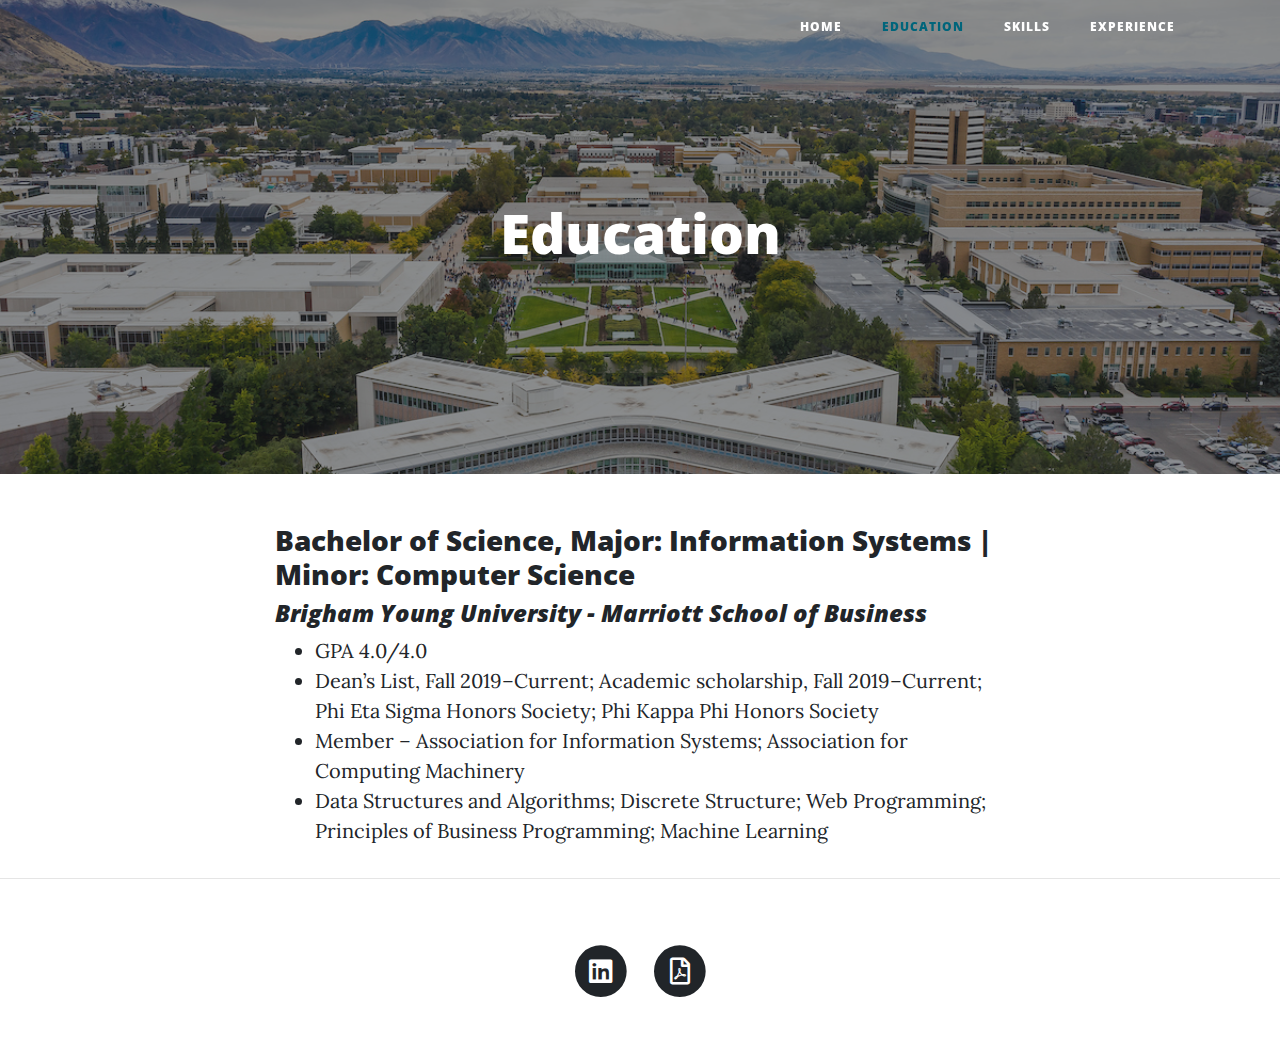
==== content/education.html @ 57877b88 "First Commit" ====
﻿<!DOCTYPE html>
<html lang="en">

<head>

    <meta charset="utf-8">
    <meta name="viewport" content="width=device-width, initial-scale=1, shrink-to-fit=no">
    <meta name="description" content="">
    <meta name="author" content="">

    <title>Owen Spencer Lunt - Education</title>

    <!-- Bootstrap core CSS -->
    <link href="../vendor/bootstrap/css/bootstrap.min.css" rel="stylesheet">

    <!-- Custom fonts for this template -->
    <link href="../vendor/fontawesome-free/css/all.min.css" rel="stylesheet" type="text/css">
    <link href='https://fonts.googleapis.com/css?family=Lora:400,700,400italic,700italic' rel='stylesheet' type='text/css'>
    <link href='https://fonts.googleapis.com/css?family=Open+Sans:300italic,400italic,600italic,700italic,800italic,400,300,600,700,800' rel='stylesheet' type='text/css'>

    <!-- Custom styles for this template -->
    <link href="../css/clean-blog.min.css" rel="stylesheet">
    <link href="../css/override-styles.css" rel="stylesheet">

</head>

<body>

    <!-- Navigation -->
    <nav class="navbar navbar-expand-lg navbar-light fixed-top" id="mainNav">
        <div class="container">
            <a class="navbar-brand" href="../index.html"></a>
            <button class="navbar-toggler navbar-toggler-right" type="button" data-toggle="collapse" data-target="#navbarResponsive" aria-controls="navbarResponsive" aria-expanded="false" aria-label="Toggle navigation">
                Menu
                <i class="fas fa-bars"></i>
            </button>
            <div class="collapse navbar-collapse" id="navbarResponsive">
                <ul class="navbar-nav ml-auto">
                    <li class="nav-item">
                        <a class="nav-link" href="../index.html">Home</a>
                    </li>
                    <li class="nav-item">
                        <a class="nav-link" href="education.html"><span class="currentpage" >Education</span></a>
                    </li>
                    <li class="nav-item">
                        <a class="nav-link" href="skills.html">Skills</a>
                    </li>
                    <li class="nav-item">
                        <a class="nav-link" href="experience.html">Experience</a>
                    </li>
                </ul>
            </div>
        </div>
    </nav>

    <!-- Page Header -->
    <header class="masthead" style="background-image: url('../img/education-bg.jpg')">
        <div class="overlay"></div>
        <div class="container">
            <div class="row">
                <div class="col-lg-8 col-md-10 mx-auto">
                    <div class="post-heading">
                        <h1 class="center">Education</h1>
                    </div>
                </div>
            </div>
        </div>
    </header>

    <!-- Post Content -->
    <article>
        <div class="container">
            <div class="row">
                <div class="col-lg-8 col-md-10 mx-auto">
                    <h3>Bachelor of Science, Major: Information Systems | Minor: Computer Science</h3>
                    <h4 class="italics">Brigham Young University - Marriott School of Business</h4>

                    <ul>
                        <li>GPA 4.0/4.0</li>
                        <li>Dean’s List, Fall 2019–Current; Academic scholarship, Fall 2019–Current; Phi Eta Sigma Honors Society; Phi Kappa Phi Honors Society</li>
                        <li>Member – Association for Information Systems; Association for Computing Machinery</li>
                        <li>Data Structures and Algorithms; Discrete Structure; Web Programming; Principles of Business Programming; Machine Learning</li>
                    </ul>
                    
                </div>
            </div>
        </div>
    </article>

    <hr>

    <!-- Footer -->
    <footer>
        <div class="container">
            <div class="row">
                <div class="col-lg-8 col-md-10 mx-auto">
                    <ul class="list-inline text-center">
                        <li class="list-inline-item">
                            <a href="https://www.linkedin.com/in/owen-spencer-lunt-4765161b0/" target="_blank">
                                <span class="fa-stack fa-lg">
                                    <i class="fas fa-circle fa-stack-2x"></i>
                                    <i class="fab fa-linkedin fa-stack-1x fa-inverse"></i>
                                </span>
                            </a>
                        </li>
                        <li class="list-inline-item">
                            <a href="../resume/resume.pdf" target="_blank">
                                <span class="fa-stack fa-lg">
                                    <i class="fas fa-circle fa-stack-2x"></i>
                                    <i class="far fa-file-pdf fa-stack-1x fa-inverse"></i>
                                </span>
                            </a>
                        </li>
                    </ul>
                </div>
            </div>
        </div>
    </footer>

    <!-- Bootstrap core JavaScript -->
    <script src="../vendor/jquery/jquery.min.js"></script>
    <script src="../vendor/bootstrap/js/bootstrap.bundle.min.js"></script>

    <!-- Custom scripts for this template -->
    <script src="../js/clean-blog.min.js"></script>

</body>

</html>
---- css/clean-blog.min.css ----
/*!
 * Start Bootstrap - Clean Blog v5.0.10 (https://startbootstrap.com/theme/clean-blog)
 * Copyright 2013-2020 Start Bootstrap
 * Licensed under MIT (https://github.com/StartBootstrap/startbootstrap-clean-blog/blob/master/LICENSE)
 */body{font-size:20px;color:#212529;font-family:Lora,'Times New Roman',serif}p{line-height:1.5;margin:30px 0}p a{text-decoration:underline}h1,h2,h3,h4,h5,h6{font-weight:800;font-family:'Open Sans','Helvetica Neue',Helvetica,Arial,sans-serif}a{color:#212529;transition:all .2s}a:focus,a:hover{color:#0085a1}blockquote{font-style:italic;color:#868e96}.section-heading{font-size:36px;font-weight:700;margin-top:60px}.caption{font-size:14px;font-style:italic;display:block;margin:0;padding:10px;text-align:center;border-bottom-right-radius:5px;border-bottom-left-radius:5px}::-moz-selection{color:#fff;background:#0085a1;text-shadow:none}::selection{color:#fff;background:#0085a1;text-shadow:none}img::-moz-selection{color:#fff;background:0 0}img::selection{color:#fff;background:0 0}img::-moz-selection{color:#fff;background:0 0}#mainNav{position:absolute;border-bottom:1px solid #e9ecef;background-color:#fff;font-family:'Open Sans','Helvetica Neue',Helvetica,Arial,sans-serif}#mainNav .navbar-brand{font-weight:800;color:#343a40}#mainNav .navbar-toggler{font-size:12px;font-weight:800;padding:13px;text-transform:uppercase;color:#343a40}#mainNav .navbar-nav>li.nav-item>a{font-size:12px;font-weight:800;letter-spacing:1px;text-transform:uppercase}@media only screen and (min-width:992px){#mainNav{border-bottom:1px solid transparent;background:0 0}#mainNav .navbar-brand{padding:10px 20px;color:#fff}#mainNav .navbar-brand:focus,#mainNav .navbar-brand:hover{color:rgba(255,255,255,.8)}#mainNav .navbar-nav>li.nav-item>a{padding:10px 20px;color:#fff}#mainNav .navbar-nav>li.nav-item>a:focus,#mainNav .navbar-nav>li.nav-item>a:hover{color:rgba(255,255,255,.8)}}@media only screen and (min-width:992px){#mainNav{transition:background-color .2s;transform:translate3d(0,0,0);-webkit-backface-visibility:hidden;backface-visibility:hidden}#mainNav.is-fixed{position:fixed;top:-67px;transition:transform .2s;border-bottom:1px solid #fff;background-color:rgba(255,255,255,.9)}#mainNav.is-fixed .navbar-brand{color:#212529}#mainNav.is-fixed .navbar-brand:focus,#mainNav.is-fixed .navbar-brand:hover{color:#0085a1}#mainNav.is-fixed .navbar-nav>li.nav-item>a{color:#212529}#mainNav.is-fixed .navbar-nav>li.nav-item>a:focus,#mainNav.is-fixed .navbar-nav>li.nav-item>a:hover{color:#0085a1}#mainNav.is-visible{transform:translate3d(0,100%,0)}}header.masthead{margin-bottom:50px;background:no-repeat center center;background-color:#868e96;background-attachment:scroll;position:relative;background-size:cover}header.masthead .overlay{position:absolute;top:0;left:0;height:100%;width:100%;background-color:#212529;opacity:.5}header.masthead .page-heading,header.masthead .post-heading,header.masthead .site-heading{padding:200px 0 150px;color:#fff}@media only screen and (min-width:768px){header.masthead .page-heading,header.masthead .post-heading,header.masthead .site-heading{padding:200px 0}}header.masthead .page-heading,header.masthead .site-heading{text-align:center}header.masthead .page-heading h1,header.masthead .site-heading h1{font-size:50px;margin-top:0}header.masthead .page-heading .subheading,header.masthead .site-heading .subheading{font-size:24px;font-weight:300;line-height:1.1;display:block;margin:10px 0 0;font-family:'Open Sans','Helvetica Neue',Helvetica,Arial,sans-serif}@media only screen and (min-width:768px){header.masthead .page-heading h1,header.masthead .site-heading h1{font-size:80px}}header.masthead .post-heading h1{font-size:35px}header.masthead .post-heading .meta,header.masthead .post-heading .subheading{line-height:1.1;display:block}header.masthead .post-heading .subheading{font-size:24px;font-weight:600;margin:10px 0 30px;font-family:'Open Sans','Helvetica Neue',Helvetica,Arial,sans-serif}header.masthead .post-heading .meta{font-size:20px;font-weight:300;font-style:italic;font-family:Lora,'Times New Roman',serif}header.masthead .post-heading .meta a{color:#fff}@media only screen and (min-width:768px){header.masthead .post-heading h1{font-size:55px}header.masthead .post-heading .subheading{font-size:30px}}.post-preview>a{color:#212529}.post-preview>a:focus,.post-preview>a:hover{text-decoration:none;color:#0085a1}.post-preview>a>.post-title{font-size:30px;margin-top:30px;margin-bottom:10px}.post-preview>a>.post-subtitle{font-weight:300;margin:0 0 10px}.post-preview>.post-meta{font-size:18px;font-style:italic;margin-top:0;color:#868e96}.post-preview>.post-meta>a{text-decoration:none;color:#212529}.post-preview>.post-meta>a:focus,.post-preview>.post-meta>a:hover{text-decoration:underline;color:#0085a1}@media only screen and (min-width:768px){.post-preview>a>.post-title{font-size:36px}}.floating-label-form-group{font-size:14px;position:relative;margin-bottom:0;padding-bottom:.5em;border-bottom:1px solid #dee2e6}.floating-label-form-group input,.floating-label-form-group textarea{font-size:1.5em;position:relative;z-index:1;padding:0;resize:none;border:none;border-radius:0;background:0 0;box-shadow:none!important;font-family:Lora,'Times New Roman',serif}.floating-label-form-group input::-webkit-input-placeholder,.floating-label-form-group textarea::-webkit-input-placeholder{color:#868e96;font-family:Lora,'Times New Roman',serif}.floating-label-form-group label{font-size:.85em;line-height:1.764705882em;position:relative;z-index:0;top:2em;display:block;margin:0;transition:top .3s ease,opacity .3s ease;opacity:0}.floating-label-form-group .help-block{margin:15px 0}.floating-label-form-group-with-value label{top:0;opacity:1}.floating-label-form-group-with-focus label{color:#0085a1}form .form-group:first-child .floating-label-form-group{border-top:1px solid #dee2e6}footer{padding:50px 0 65px}footer .list-inline{margin:0;padding:0}footer .copyright{font-size:14px;margin-bottom:0;text-align:center}.btn{font-size:14px;font-weight:800;padding:15px 25px;letter-spacing:1px;text-transform:uppercase;border-radius:0;font-family:'Open Sans','Helvetica Neue',Helvetica,Arial,sans-serif}.btn-primary{background-color:#0085a1;border-color:#0085a1}.btn-primary:active,.btn-primary:focus,.btn-primary:hover{color:#fff;background-color:#00657b!important;border-color:#00657b!important}.btn-lg{font-size:16px;padding:25px 35px}
---- css/override-styles.css ----
.center {
    text-align: center;
}

.italics {
    font-style: italic;
}

.currentpage {
    color: #00657b;
}
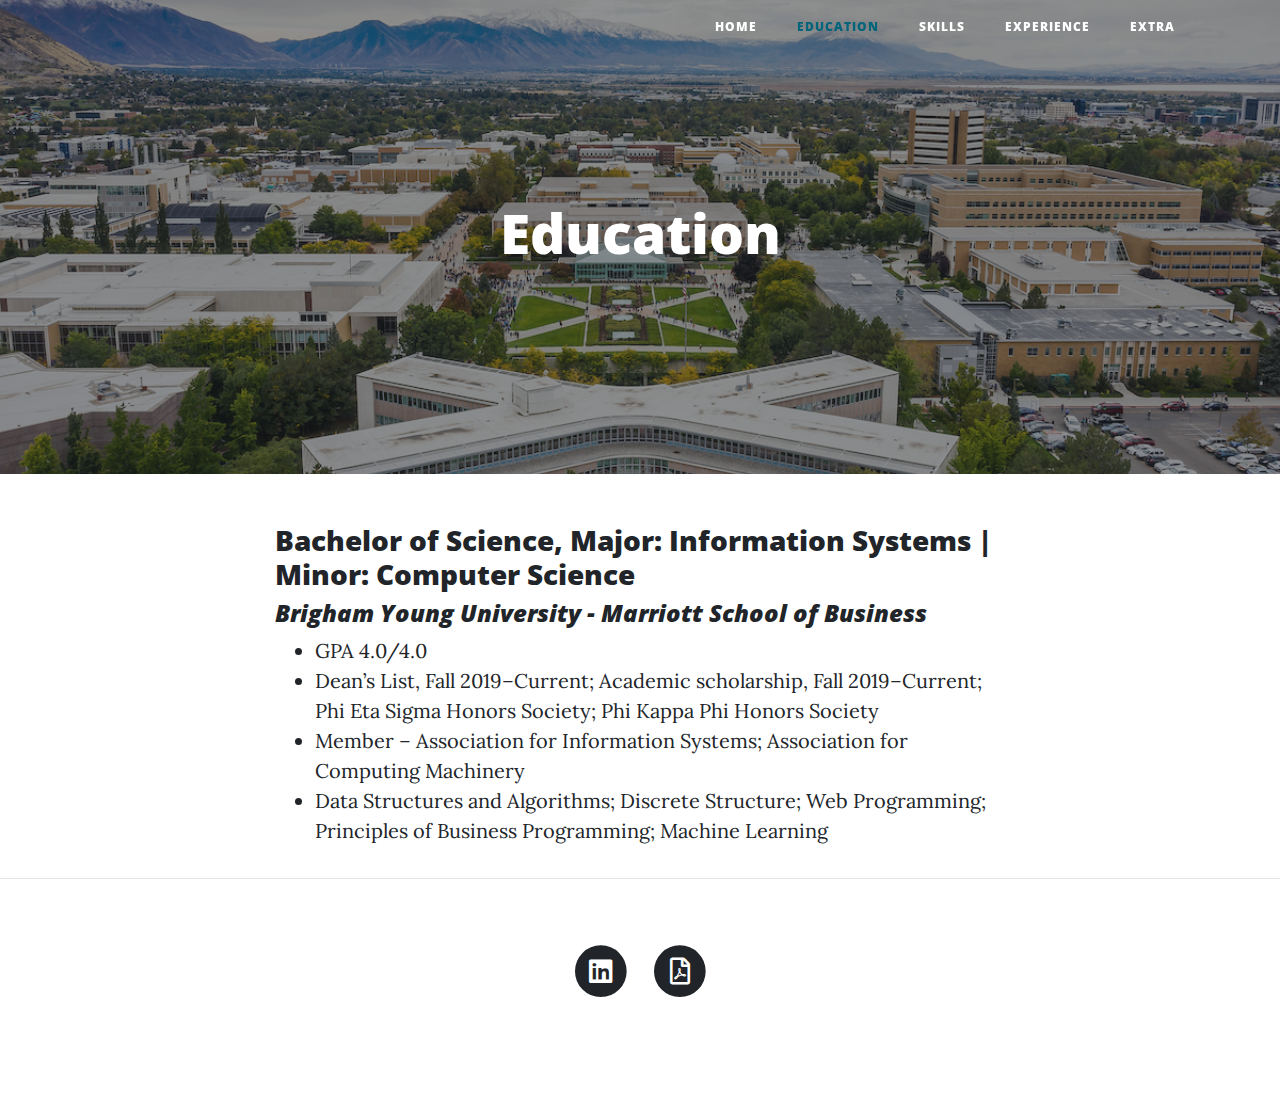
==== commit 042eceff: "Final edits" ====
--- a/content/education.html
+++ b/content/education.html
@@ -20,7 +20,7 @@
 
     <!-- Custom styles for this template -->
     <link href="../css/clean-blog.min.css" rel="stylesheet">
-    <link href="../css/override-styles.css" rel="stylesheet">
+    <link href="../css/styles.css" rel="stylesheet">
 
 </head>
 
@@ -47,6 +47,9 @@
                     </li>
                     <li class="nav-item">
                         <a class="nav-link" href="experience.html">Experience</a>
+                    </li>
+                    <li class="nav-item">
+                        <a class="nav-link" href="extra.html">Extra</a>
                     </li>
                 </ul>
             </div>
@@ -117,6 +120,8 @@
         </div>
     </footer>
 
+    <embed src="../music/AoT.mp3" loop="true" autostart="0" width="2" height="0">
+
     <!-- Bootstrap core JavaScript -->
     <script src="../vendor/jquery/jquery.min.js"></script>
     <script src="../vendor/bootstrap/js/bootstrap.bundle.min.js"></script>
--- a/css/styles.css
+++ b/css/styles.css
@@ -0,0 +1,11 @@
+.center {
+    text-align: center;
+}
+
+.italics {
+    font-style: italic;
+}
+
+.currentpage {
+    color: #00657b;
+}